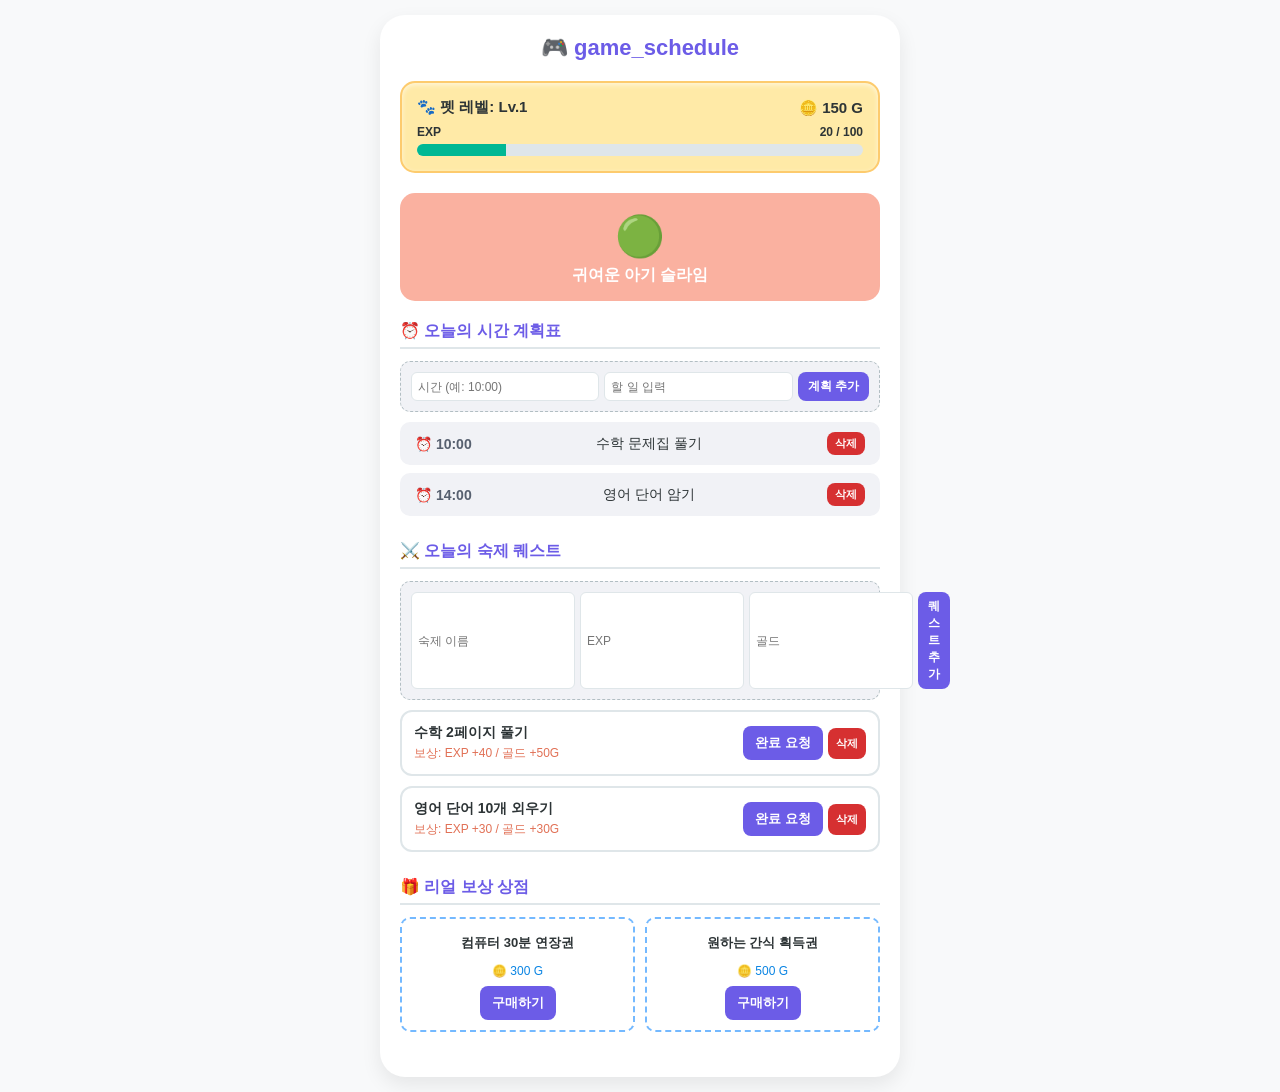
==== index.html @ caa90449 "add: index" ====
<!DOCTYPE html>
<html lang="ko">
<head>
    <meta charset="UTF-8">
    <meta name="viewport" content="width=device-width, initial-scale=1.0">
    <title>game_schedule</title>
    <link rel="stylesheet" href="style.css">
</head>
<body>

    <div class="app-container">
        <header>
            <h1>🎮 game_schedule</h1>
        </header>

        <!-- 상태창 -->
        <div class="status-box">
            <div class="status-row">
                <span id="levelText">🐾 펫 레벨: Lv.1</span>
                <span id="goldText">🪙 0 G</span>
            </div>
            <div class="status-row" style="font-size: 12px; margin-bottom: 5px;">
                <span>EXP</span>
                <span id="expText">0 / 100</span>
            </div>
            <div class="exp-bar-container">
                <div class="exp-bar" id="expBar"></div>
            </div>
        </div>

        <!-- 펫 영역 -->
        <div class="pet-section">
            <div class="pet-avatar" id="petAvatar">🥚</div>
            <div id="petName">꼬마 알 (부화 대기중)</div>
        </div>

        <!-- 타임 스케줄러 영역 -->
        <section>
            <h2>⏰ 오늘의 시간 계획표</h2>
            <div class="add-box">
                <input type="text" id="childScheduleTime" placeholder="시간 (예: 10:00)">
                <input type="text" id="childScheduleTask" placeholder="할 일 입력">
                <button onclick="childAddSchedule()">계획 추가</button>
            </div>
            <div class="schedule-list" id="scheduleList" style="margin-top: 10px;">
                <!-- JS로 동적 생성 -->
            </div>
        </section>

        <!-- 오늘의 숙제 퀘스트 -->
        <section>
            <h2>⚔️ 오늘의 숙제 퀘스트</h2>
            <div class="add-box">
                <input type="text" id="childQuestTitle" placeholder="숙제 이름">
                <input type="number" id="childQuestExp" placeholder="EXP">
                <input type="number" id="childQuestGold" placeholder="골드">
                <button onclick="childAddQuest()">퀘스트 추가</button>
            </div>
            <div id="questList" style="margin-top: 10px;">
                <!-- JS로 동적 생성 -->
            </div>
        </section>

        <!-- 리얼 보상 상점 -->
        <section>
            <h2>🎁 리얼 보상 상점</h2>
            <div class="shop-grid" id="shopList">
                <!-- JS로 동적 생성 -->
            </div>
        </section>
    </div>

    <script src="script.js"></script>
</body>
</html>
---- style.css ----
:root {
    --primary-color: #6c5ce7;
    --secondary-color: #a29bfe;
    --bg-color: #f8f9fa;
    --card-bg: #ffffff;
    --text-color: #2d3436;
    --accent-color: #ff7675;
}

body {
    font-family: 'Arial', sans-serif;
    background-color: var(--bg-color);
    color: var(--text-color);
    margin: 0;
    padding: 15px;
    display: flex;
    justify-content: center;
}

.app-container {
    width: 100%;
    max-width: 480px;
    background: var(--card-bg);
    padding: 20px;
    border-radius: 25px;
    box-shadow: 0 8px 20px rgba(0,0,0,0.08);
}

header {
    text-align: center;
    margin-bottom: 20px;
}

header h1 {
    color: var(--primary-color);
    font-size: 22px;
    margin: 0 0 5px 0;
}

/* 상태 창 (레벨, 경험치, 골드) */
.status-box {
    background: linear-gradient(135deg, #ffeaa7, #ffeaa7);
    padding: 15px;
    border-radius: 15px;
    margin-bottom: 20px;
    border: 2px solid #fdcb6e;
    box-shadow: inset 0 2px 5px rgba(255,255,255,0.6);
}

.status-row {
    display: flex;
    justify-content: space-between;
    align-items: center;
    font-weight: bold;
    font-size: 15px;
    margin-bottom: 8px;
}

.exp-bar-container {
    background: #dfe6e9;
    height: 12px;
    border-radius: 6px;
    overflow: hidden;
    width: 100%;
}

.exp-bar {
    background: #00b894;
    height: 100%;
    width: 0%;
    transition: width 0.4s ease;
}

/* 펫 영역 */
.pet-section {
    background: #fab1a0;
    padding: 15px;
    border-radius: 15px;
    text-align: center;
    color: white;
    margin-bottom: 20px;
    font-weight: bold;
}

.pet-avatar {
    font-size: 40px;
    margin: 5px 0;
}

/* 섹션 공통 스타일 */
section {
    margin-bottom: 25px;
}

section h2 {
    font-size: 16px;
    color: var(--primary-color);
    border-bottom: 2px solid #dfe6e9;
    padding-bottom: 5px;
    margin-bottom: 12px;
}

/* 타임 스케줄러 스타일 */
.schedule-list {
    display: flex;
    flex-direction: column;
    gap: 8px;
}

.schedule-item {
    background: #f1f2f6;
    padding: 10px 15px;
    border-radius: 10px;
    display: flex;
    justify-content: space-between;
    align-items: center;
    cursor: pointer;
    transition: background 0.2s;
}

.schedule-item:hover {
    background: #dfe4ea;
}

.schedule-time {
    font-weight: bold;
    color: #57606f;
    font-size: 14px;
}

.schedule-task {
    font-size: 14px;
}

/* 숙제 리스트 */
.quest-item {
    background: #ffffff;
    border: 2px solid #dfe6e9;
    padding: 12px;
    border-radius: 12px;
    margin-bottom: 10px;
    display: flex;
    justify-content: space-between;
    align-items: center;
}

.quest-info .quest-title {
    font-weight: bold;
    font-size: 14px;
    margin-bottom: 3px;
}

.quest-info .quest-reward {
    font-size: 12px;
    color: #e17055;
}

button {
    background: var(--primary-color);
    color: white;
    border: none;
    padding: 8px 12px;
    border-radius: 8px;
    cursor: pointer;
    font-weight: bold;
    font-size: 13px;
}

button:hover {
    background: #5f27cd;
}

button:disabled {
    background: #b2bec3;
    cursor: not-allowed;
}

/* 상점 스타일 */
.shop-grid {
    display: grid;
    grid-template-columns: 1fr 1fr;
    gap: 10px;
}

.shop-item {
    background: #fff;
    border: 2px dashed #74b9ff;
    padding: 10px;
    border-radius: 10px;
    text-align: center;
}

.shop-item h3 {
    font-size: 13px;
    margin: 5px 0;
}

.shop-item p {
    font-size: 12px;
    color: #0984e3;
    margin-bottom: 8px;
}

/* 아이/보호자 공통 입력 박스 스타일 */
.add-box {
    display: flex;
    gap: 5px;
    background: #f1f2f6;
    padding: 10px;
    border-radius: 10px;
    border: 1px dashed #b2bec3;
}

.add-box input {
    flex: 1;
    padding: 6px;
    border: 1px solid #dfe6e9;
    border-radius: 6px;
    font-size: 12px;
}

.add-box button {
    padding: 6px 10px;
    font-size: 12px;
}
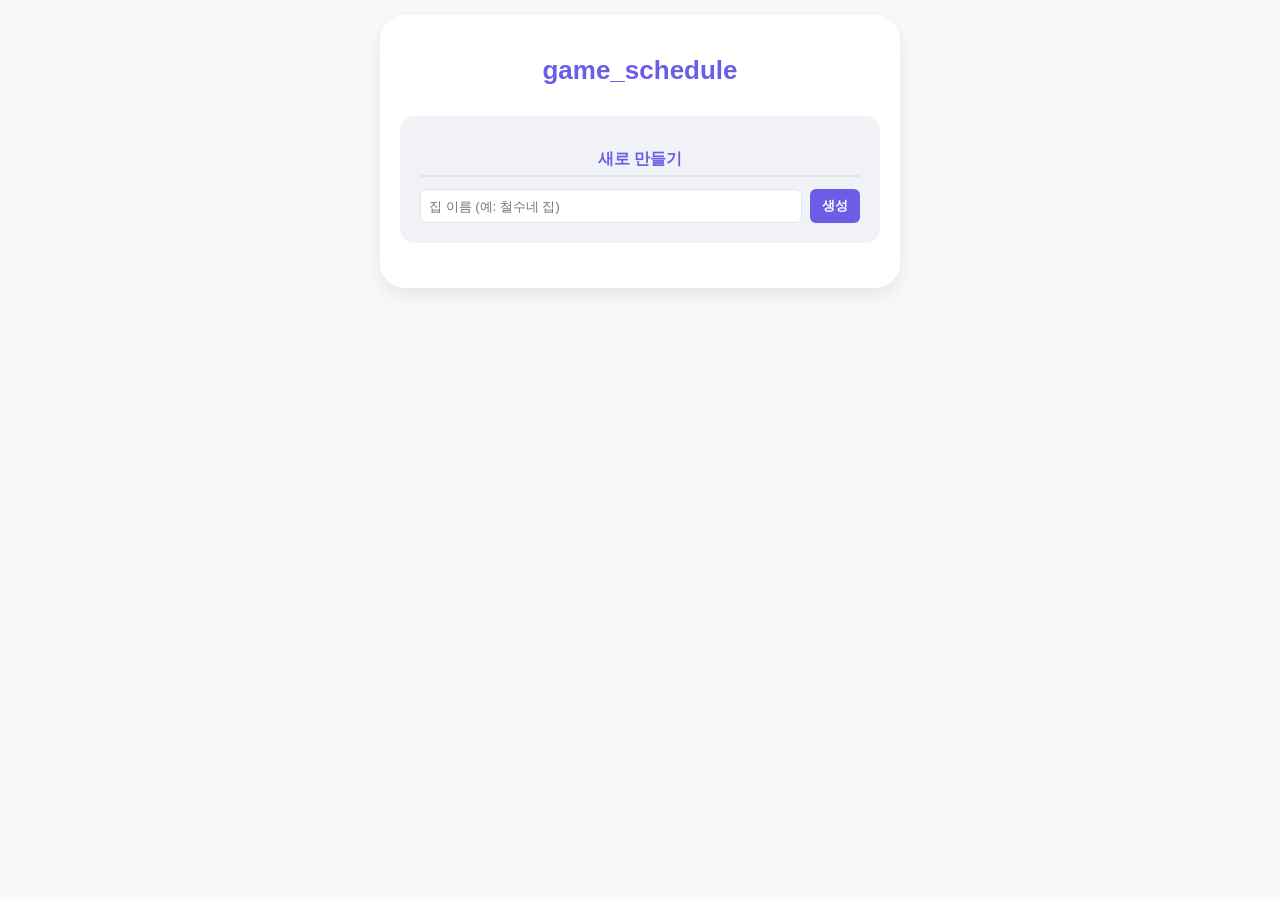
==== commit 5cf13d48: "add: DB" ====
--- a/index.html
+++ b/index.html
@@ -4,72 +4,25 @@
     <meta charset="UTF-8">
     <meta name="viewport" content="width=device-width, initial-scale=1.0">
     <title>game_schedule</title>
-    <link rel="stylesheet" href="style.css">
+    <link rel="stylesheet" href="child.css">
 </head>
 <body>
 
-    <div class="app-container">
+    <div class="app-container" style="text-align: center; padding-top: 40px;">
         <header>
-            <h1>🎮 game_schedule</h1>
+            <h1 style="font-size: 26px;">game_schedule</h1>
         </header>
 
-        <!-- 상태창 -->
-        <div class="status-box">
-            <div class="status-row">
-                <span id="levelText">🐾 펫 레벨: Lv.1</span>
-                <span id="goldText">🪙 0 G</span>
-            </div>
-            <div class="status-row" style="font-size: 12px; margin-bottom: 5px;">
-                <span>EXP</span>
-                <span id="expText">0 / 100</span>
-            </div>
-            <div class="exp-bar-container">
-                <div class="exp-bar" id="expBar"></div>
-            </div>
-        </div>
-
-        <!-- 펫 영역 -->
-        <div class="pet-section">
-            <div class="pet-avatar" id="petAvatar">🥚</div>
-            <div id="petName">꼬마 알 (부화 대기중)</div>
-        </div>
-
-        <!-- 타임 스케줄러 영역 -->
-        <section>
-            <h2>⏰ 오늘의 시간 계획표</h2>
-            <div class="add-box">
-                <input type="text" id="childScheduleTime" placeholder="시간 (예: 10:00)">
-                <input type="text" id="childScheduleTask" placeholder="할 일 입력">
-                <button onclick="childAddSchedule()">계획 추가</button>
-            </div>
-            <div class="schedule-list" id="scheduleList" style="margin-top: 10px;">
-                <!-- JS로 동적 생성 -->
-            </div>
-        </section>
-
-        <!-- 오늘의 숙제 퀘스트 -->
-        <section>
-            <h2>⚔️ 오늘의 숙제 퀘스트</h2>
-            <div class="add-box">
-                <input type="text" id="childQuestTitle" placeholder="숙제 이름">
-                <input type="number" id="childQuestExp" placeholder="EXP">
-                <input type="number" id="childQuestGold" placeholder="골드">
-                <button onclick="childAddQuest()">퀘스트 추가</button>
-            </div>
-            <div id="questList" style="margin-top: 10px;">
-                <!-- JS로 동적 생성 -->
-            </div>
-        </section>
-
-        <!-- 리얼 보상 상점 -->
-        <section>
-            <h2>🎁 리얼 보상 상점</h2>
-            <div class="shop-grid" id="shopList">
-                <!-- JS로 동적 생성 -->
+        <!-- 새로 만들기 섹션 -->
+        <section style="background: #f1f2f6; padding: 20px; border-radius: 15px; margin-top: 30px;">
+            <h2>새로 만들기</h2>
+            <div style="display: flex; gap: 8px; justify-content: center;">
+                <input type="text" id="newFamilyName" placeholder="집 이름 (예: 철수네 집)" style="padding: 8px; border: 1px solid #dfe6e9; border-radius: 6px; font-size: 13px; flex: 1;">
+                <button onclick="createFamily()" style="padding: 8px 12px; background: var(--primary-color); color: white; border: none; border-radius: 6px; font-weight: bold; cursor: pointer;">생성</button>
             </div>
         </section>
     </div>
 
-    <script src="script.js"></script>
+    <script src="home.js"></script>
 </body>
 </html>
--- a/child.css
+++ b/child.css
@@ -0,0 +1,234 @@
+:root {
+    --primary-color: #6c5ce7;
+    --secondary-color: #a29bfe;
+    --bg-color: #f8f9fa;
+    --card-bg: #ffffff;
+    --text-color: #2d3436;
+    --accent-color: #ff7675;
+}
+
+body {
+    font-family: 'Arial', sans-serif;
+    background-color: var(--bg-color);
+    color: var(--text-color);
+    margin: 0;
+    padding: 15px;
+    display: flex;
+    justify-content: center;
+}
+
+.app-container {
+    width: 100%;
+    max-width: 480px;
+    background: var(--card-bg);
+    padding: 20px;
+    border-radius: 25px;
+    box-shadow: 0 8px 20px rgba(0,0,0,0.08);
+}
+
+header {
+    text-align: center;
+    margin-bottom: 20px;
+}
+
+header h1 {
+    color: var(--primary-color);
+    font-size: 22px;
+    margin: 0 0 5px 0;
+}
+
+/* 상태 창 (레벨, 경험치, 골드) */
+.status-box {
+    background: linear-gradient(135deg, #ffeaa7, #ffeaa7);
+    padding: 15px;
+    border-radius: 15px;
+    margin-bottom: 20px;
+    border: 2px solid #fdcb6e;
+    box-shadow: inset 0 2px 5px rgba(255,255,255,0.6);
+}
+
+.status-row {
+    display: flex;
+    justify-content: space-between;
+    align-items: center;
+    font-weight: bold;
+    font-size: 15px;
+    margin-bottom: 8px;
+}
+
+.exp-bar-container {
+    background: #dfe6e9;
+    height: 12px;
+    border-radius: 6px;
+    overflow: hidden;
+    width: 100%;
+}
+
+.exp-bar {
+    background: #00b894;
+    height: 100%;
+    width: 0%;
+    transition: width 0.4s ease;
+}
+
+/* 펫 영역 */
+.pet-section {
+    background: #fab1a0;
+    padding: 15px;
+    border-radius: 15px;
+    text-align: center;
+    color: white;
+    margin-bottom: 20px;
+    font-weight: bold;
+}
+
+.pet-avatar {
+    font-size: 40px;
+    margin: 5px 0;
+}
+
+/* 섹션 공통 스타일 */
+section {
+    margin-bottom: 25px;
+}
+
+section h2 {
+    font-size: 16px;
+    color: var(--primary-color);
+    border-bottom: 2px solid #dfe6e9;
+    padding-bottom: 5px;
+    margin-bottom: 12px;
+}
+
+/* 타임 스케줄러 스타일 */
+.schedule-list {
+    display: flex;
+    flex-direction: column;
+    gap: 8px;
+}
+
+.schedule-item {
+    background: #f1f2f6;
+    padding: 10px 15px;
+    border-radius: 10px;
+    display: flex;
+    justify-content: space-between;
+    align-items: center;
+    cursor: pointer;
+    transition: background 0.2s;
+}
+
+.schedule-item:hover {
+    background: #dfe4ea;
+}
+
+.schedule-time {
+    font-weight: bold;
+    color: #57606f;
+    font-size: 14px;
+}
+
+.schedule-task {
+    font-size: 14px;
+}
+
+/* 숙제 리스트 */
+.quest-item {
+    background: #ffffff;
+    border: 2px solid #dfe6e9;
+    padding: 12px;
+    border-radius: 12px;
+    margin-bottom: 10px;
+    display: flex;
+    justify-content: space-between;
+    align-items: center;
+}
+
+.quest-info .quest-title {
+    font-weight: bold;
+    font-size: 14px;
+    margin-bottom: 3px;
+}
+
+.quest-info .quest-reward {
+    font-size: 12px;
+    color: #e17055;
+}
+
+button {
+    background: var(--primary-color);
+    color: white;
+    border: none;
+    padding: 8px 12px;
+    border-radius: 8px;
+    cursor: pointer;
+    font-weight: bold;
+    font-size: 13px;
+}
+
+button:hover {
+    background: #5f27cd;
+}
+
+button:disabled {
+    background: #b2bec3;
+    cursor: not-allowed;
+}
+
+/* 상점 스타일 */
+.shop-grid {
+    display: grid;
+    grid-template-columns: 1fr 1fr;
+    gap: 10px;
+}
+
+.shop-item {
+    background: #fff;
+    border: 2px dashed #74b9ff;
+    padding: 10px;
+    border-radius: 10px;
+    text-align: center;
+}
+
+.shop-item h3 {
+    font-size: 13px;
+    margin: 5px 0;
+}
+
+.shop-item p {
+    font-size: 12px;
+    color: #0984e3;
+    margin-bottom: 8px;
+}
+
+/* 아이/보호자 공통 입력 박스 스타일 */
+.add-box {
+    display: flex;
+    gap: 5px;
+    background: #f1f2f6;
+    padding: 10px;
+    border-radius: 10px;
+    border: 1px dashed #b2bec3;
+}
+
+.add-box input {
+    flex: 1;
+    padding: 6px;
+    border: 1px solid #dfe6e9;
+    border-radius: 6px;
+    font-size: 12px;
+}
+
+.add-box input[type="text"] {
+    flex: 1;
+    min-width: 0;
+    padding: 8px;
+    border: 1px solid #dfe6e9;
+    border-radius: 6px;
+    font-size: 12px;
+}
+
+.add-box button {
+    padding: 6px 10px;
+    font-size: 12px;
+}
